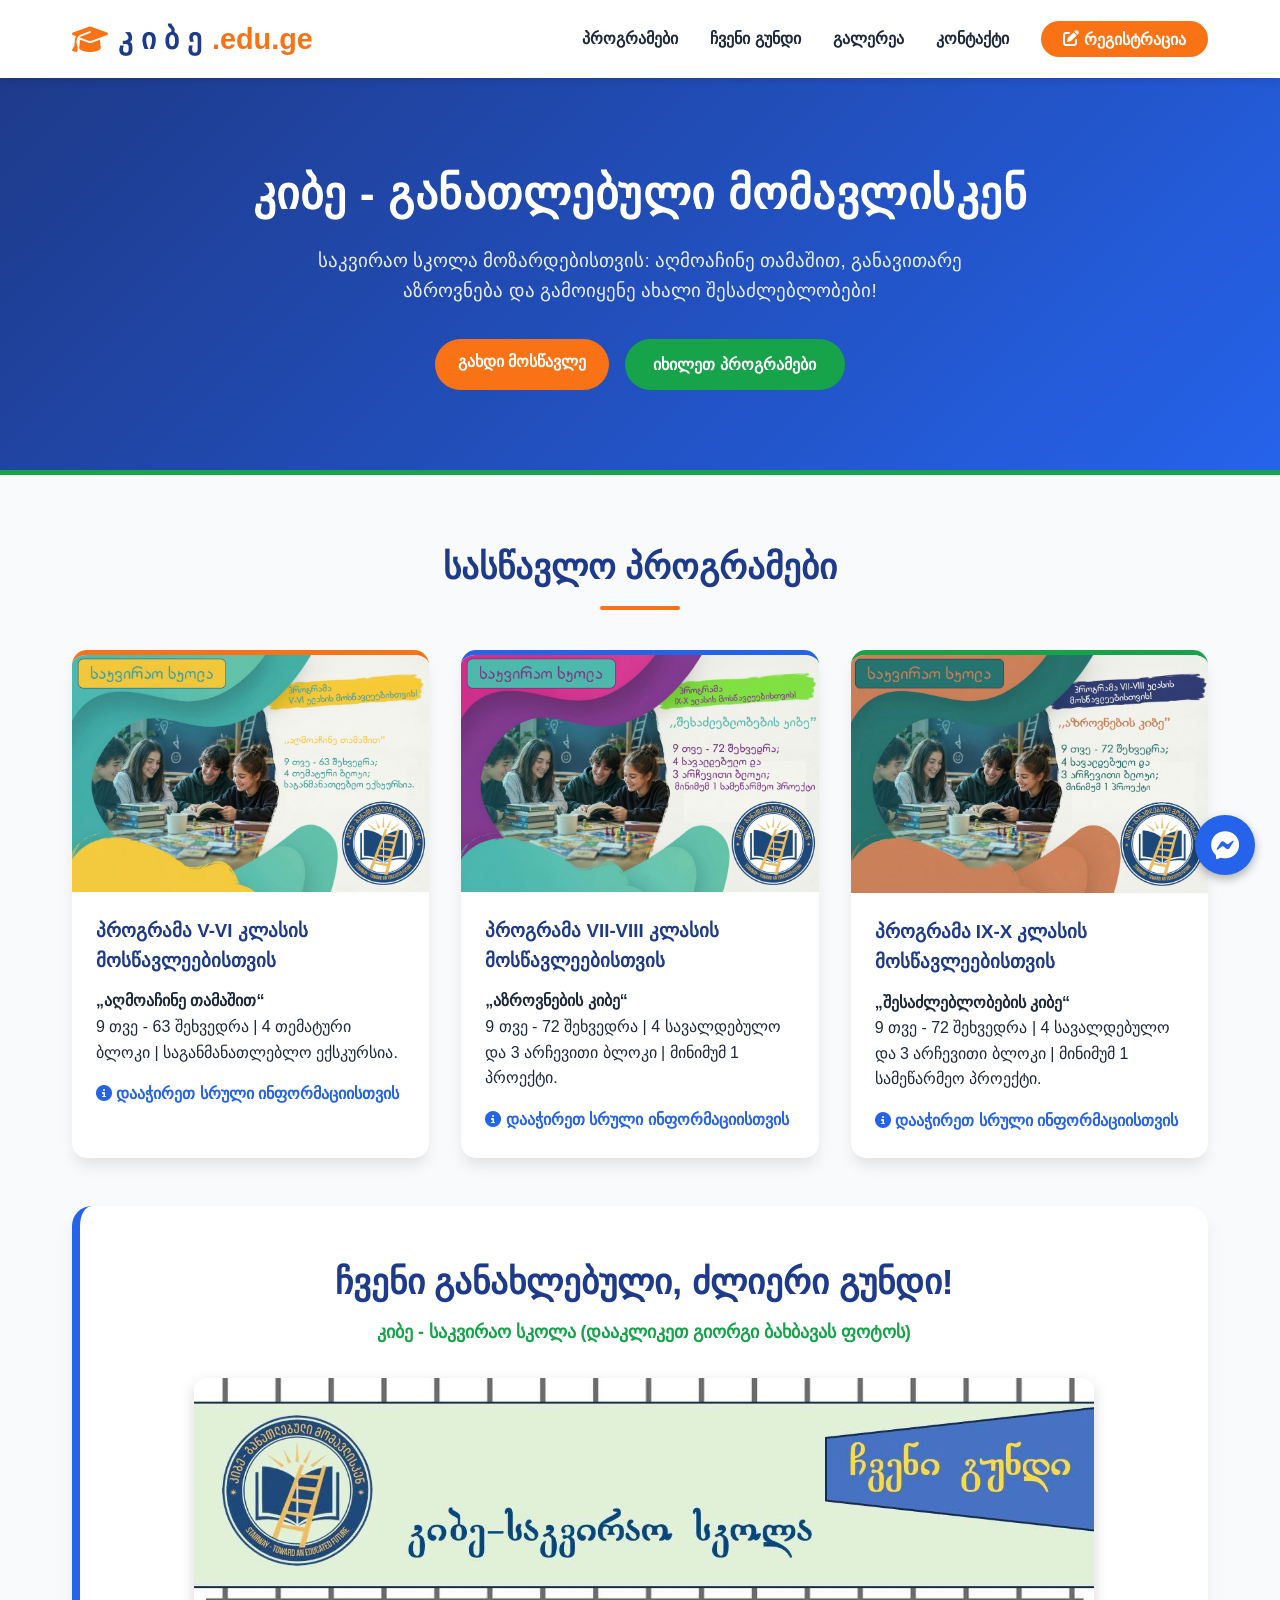
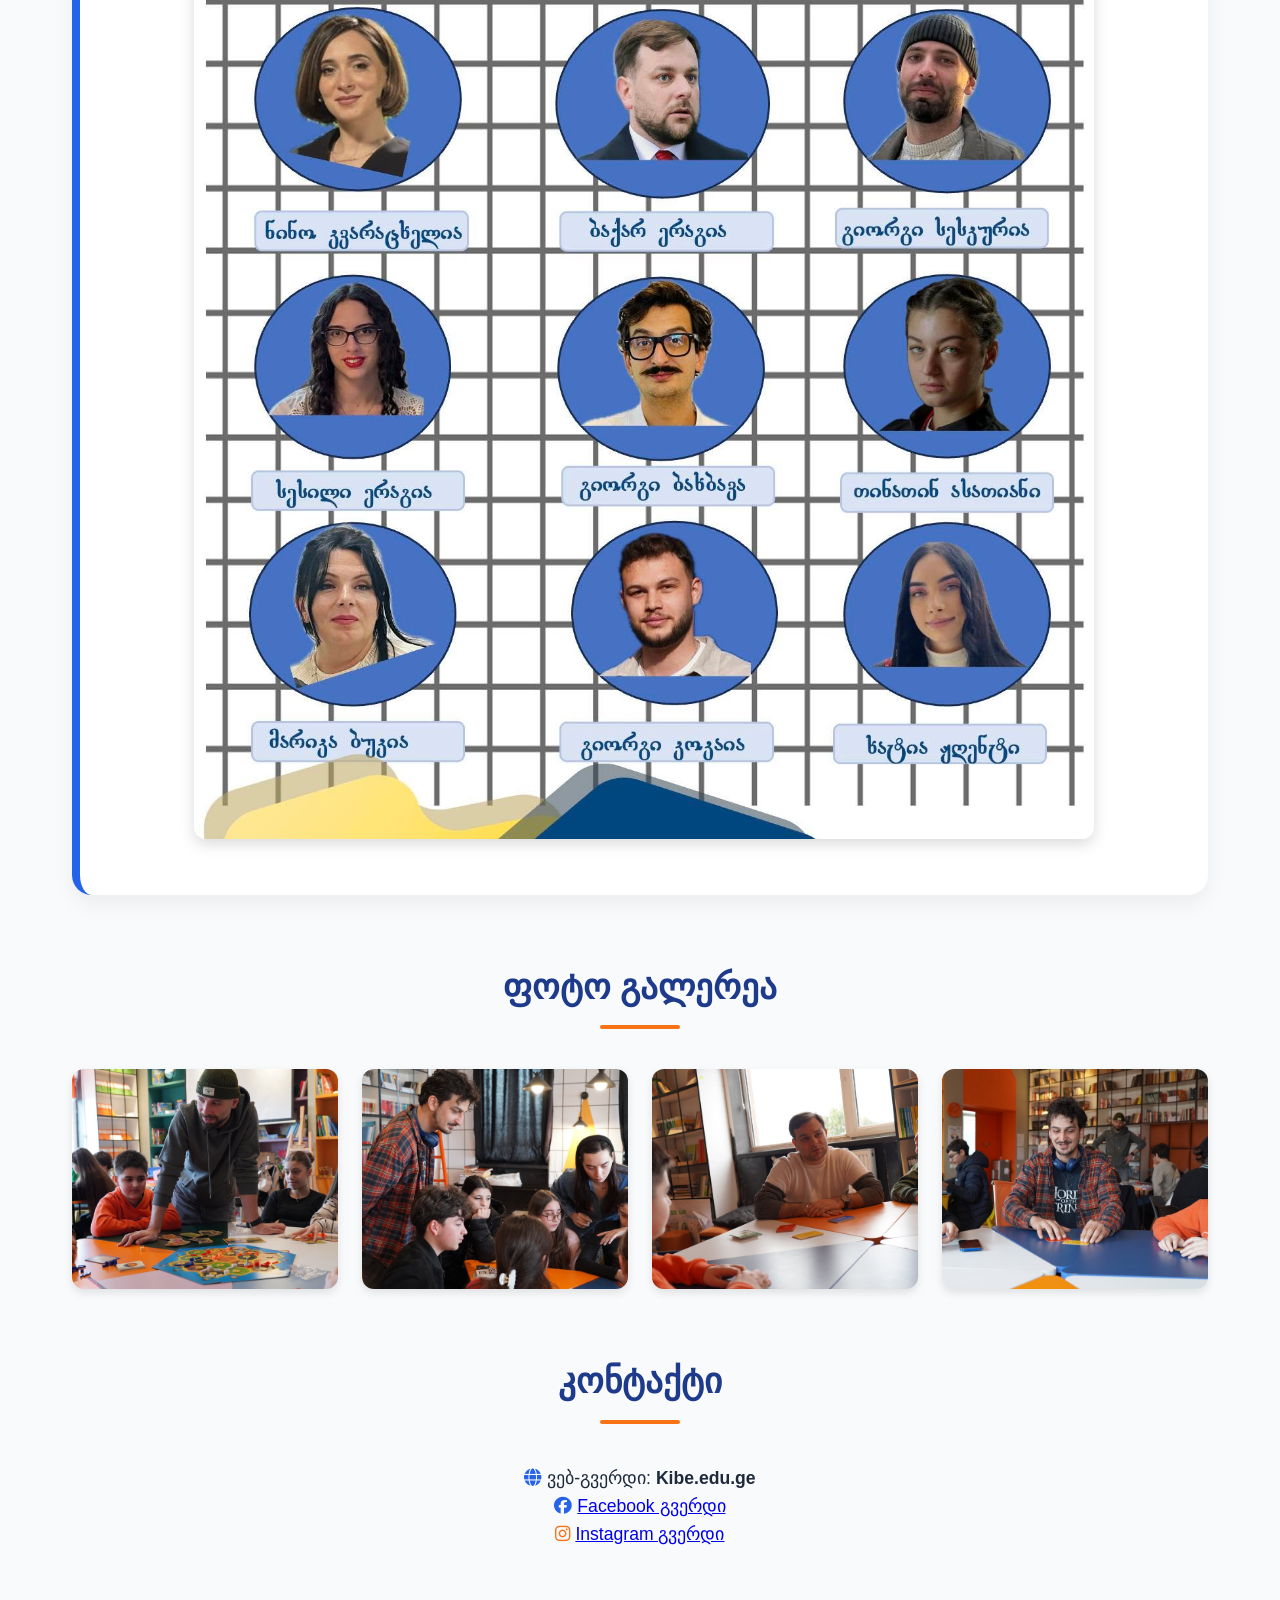
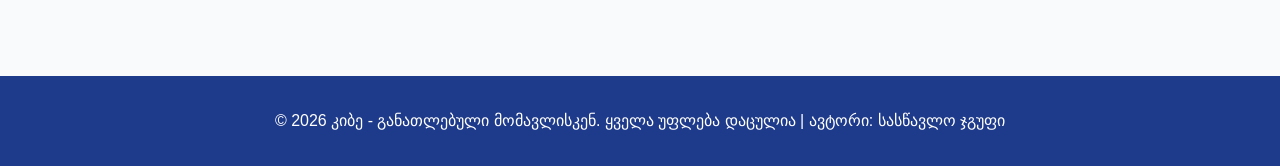
==== index.html @ 1627b8d8 "Add files via upload" ====
<!DOCTYPE html>
<html lang="ka">
<head>
    <meta charset="UTF-8">
    <meta name="viewport" content="width=device-width, initial-scale=1.0">
    <title>კიბე - განათლებული მომავლისკენ | Kibe.edu.ge</title>
    <!-- FontAwesome icons -->
    <link rel="stylesheet" href="https://cdnjs.cloudflare.com/ajax/libs/font-awesome/6.4.0/css/all.min.css">
    <style>
        /* თქვენი 3d_unicode.ttf შრიფტის ჩატვირთვა */
        @font-face {
            font-family: '3D Unicode';
            src: url('3d_unicode.ttf') format('truetype');
            font-weight: normal;
            font-style: normal;
        }

        :root {
            --primary-blue: #1e3a8a;
            --secondary-blue: #2563eb;
            --accent-orange: #f97316;
            --accent-green: #16a34a;
            --light-bg: #f8fafc;
            --dark-text: #1e293b;
            --white: #ffffff;
            /* ახალი შრიფტის ცვლადი */
            --custom-font: '3D Unicode', 'Segoe UI', Tahoma, sans-serif;
        }

        * {
            margin: 0;
            padding: 0;
            box-sizing: border-box;
            font-family: 'Segoe UI', Tahoma, Geneva, Verdana, sans-serif;
        }

        body {
            background-color: var(--light-bg);
            color: var(--dark-text);
            line-height: 1.6;
        }

        /* Header & Navigation */
        header {
            background-color: var(--white);
            box-shadow: 0 4px 6px -1px rgba(0, 0, 0, 0.1);
            position: sticky;
            top: 0;
            z-index: 1000;
        }

        .nav-container {
            max-width: 1200px;
            margin: 0 auto;
            display: flex;
            justify-content: space-between;
            align-items: center;
            padding: 1rem 2rem;
        }

        .logo {
            font-size: 1.8rem;
            font-weight: bold;
            color: var(--primary-blue);
            display: flex;
            align-items: center;
            gap: 10px;
            text-decoration: none;
        }

        .logo span {
            color: var(--accent-orange);
        }

        .nav-links {
            display: flex;
            list-style: none;
            gap: 2rem;
            align-items: center;
        }

        .nav-links a {
            text-decoration: none;
            color: var(--dark-text);
            font-weight: 600;
            transition: color 0.3s;
        }

        .nav-links a:hover {
            color: var(--accent-orange);
        }

        .btn-register {
            background-color: var(--accent-orange);
            color: var(--white) !important;
            padding: 0.6rem 1.4rem;
            border-radius: 50px;
            font-weight: bold;
            transition: background 0.3s, transform 0.2s;
            text-decoration: none;
        }

        .btn-register:hover {
            background-color: #ea580c;
            transform: translateY(-2px);
        }

        /* Hero Section */
        .hero {
            background: linear-gradient(135deg, var(--primary-blue), var(--secondary-blue));
            color: var(--white);
            padding: 5rem 2rem;
            text-align: center;
            border-bottom: 5px solid var(--accent-green);
        }

        /* მთავარ სათაურსა და სექციების სათაურებზე ახალი შრიფტის გამოყენება */
        .hero h1, .section-title {
            font-family: var(--custom-font) !important;
        }

        .hero h1 {
            font-size: 2.8rem;
            margin-bottom: 1rem;
            letter-spacing: 0.5px;
        }

        .hero p {
            font-size: 1.2rem;
            max-width: 700px;
            margin: 0 auto 2rem;
            opacity: 0.9;
        }

        .hero-btns {
            display: flex;
            justify-content: center;
            gap: 1rem;
            flex-wrap: wrap;
        }

        .btn-green {
            background-color: var(--accent-green);
            color: var(--white);
            padding: 0.8rem 1.8rem;
            border-radius: 50px;
            text-decoration: none;
            font-weight: bold;
            transition: background 0.3s;
        }

        .btn-green:hover {
            background-color: #15803d;
        }

        /* Main Layout */
        .container {
            max-width: 1200px;
            margin: 0 auto;
            padding: 4rem 2rem;
        }

        .section-title {
            text-align: center;
            font-size: 2.2rem;
            color: var(--primary-blue);
            margin-bottom: 2.5rem;
            position: relative;
        }

        .section-title::after {
            content: '';
            display: block;
            width: 80px;
            height: 4px;
            background-color: var(--accent-orange);
            margin: 10px auto 0;
            border-radius: 2px;
        }

        /* Programs Grid */
        .programs-grid {
            display: grid;
            grid-template-columns: repeat(auto-fit, minmax(320px, 1fr));
            gap: 2rem;
        }

        .program-card {
            background: var(--white);
            border-radius: 15px;
            overflow: hidden;
            box-shadow: 0 10px 15px -3px rgba(0,0,0,0.1);
            border-top: 5px solid var(--accent-orange);
            transition: transform 0.3s, box-shadow 0.3s;
            cursor: pointer;
        }

        .program-card:nth-child(2) {
            border-top-color: var(--secondary-blue);
        }

        .program-card:nth-child(3) {
            border-top-color: var(--accent-green);
        }

        .program-card:hover {
            transform: translateY(-8px);
            box-shadow: 0 15px 25px rgba(0,0,0,0.15);
        }

        .program-card img {
            width: 100%;
            height: auto;
            display: block;
            transition: opacity 0.3s;
        }

        .program-card:hover img {
            opacity: 0.9;
        }

        .program-content {
            padding: 1.5rem;
        }

        .program-content h3 {
            color: var(--primary-blue);
            margin-bottom: 0.8rem;
            font-family: var(--custom-font);
        }

        .btn-details {
            display: inline-block;
            margin-top: 1rem;
            color: var(--secondary-blue);
            font-weight: bold;
            text-decoration: none;
        }

        .btn-details:hover {
            color: var(--accent-orange);
        }

        /* Team Section */
        .team-section {
            background-color: var(--white);
            border-radius: 20px;
            padding: 3rem 2rem;
            box-shadow: 0 10px 20px rgba(0,0,0,0.05);
            margin-top: 3rem;
            border-left: 8px solid var(--secondary-blue);
        }

        .team-header {
            text-align: center;
            margin-bottom: 2rem;
        }

        .team-header h2 {
            font-size: 2.2rem;
            color: var(--primary-blue);
            margin-bottom: 0.5rem;
            font-family: var(--custom-font);
        }

        .team-header p {
            color: var(--accent-green);
            font-weight: bold;
            font-size: 1.1rem;
        }

        .team-img-container {
            text-align: center;
            max-width: 900px;
            margin: 0 auto;
            position: relative;
        }

        .team-img-container img {
            width: 100%;
            height: auto;
            border-radius: 12px;
            box-shadow: 0 5px 15px rgba(0,0,0,0.15);
        }

        /* Photo Gallery Grid */
        .gallery-grid {
            display: grid;
            grid-template-columns: repeat(auto-fit, minmax(260px, 1fr));
            gap: 1.5rem;
        }

        .gallery-item {
            border-radius: 12px;
            overflow: hidden;
            box-shadow: 0 4px 8px rgba(0,0,0,0.1);
            height: 220px;
            position: relative;
            cursor: pointer;
        }

        .gallery-item img {
            width: 100%;
            height: 100%;
            object-fit: cover;
            transition: transform 0.4s ease;
        }

        .gallery-item img:hover {
            transform: scale(1.08);
        }

        /* Modal Lightbox / Info Window */
        .modal {
            display: none;
            position: fixed;
            z-index: 2000;
            left: 0;
            top: 0;
            width: 100%;
            height: 100%;
            background-color: rgba(0, 0, 0, 0.75);
            justify-content: center;
            align-items: center;
            padding: 20px;
            animation: fadeIn 0.3s ease;
            overflow-y: auto;
        }

        .modal-body {
            background-color: var(--white);
            max-width: 850px;
            width: 100%;
            border-radius: 16px;
            padding: 2.5rem;
            position: relative;
            max-height: 85vh;
            overflow-y: auto;
            box-shadow: 0 10px 30px rgba(0,0,0,0.3);
        }

        .modal-body h2 {
            color: var(--primary-blue);
            margin-bottom: 1rem;
            font-size: 1.8rem;
            border-bottom: 3px solid var(--accent-orange);
            padding-bottom: 0.5rem;
            font-family: var(--custom-font);
        }

        .modal-body h3 {
            color: var(--accent-orange);
            margin-top: 1.5rem;
            margin-bottom: 0.8rem;
        }

        .modal-body ul {
            margin-left: 1.5rem;
            margin-bottom: 1rem;
        }

        .modal-body li {
            margin-bottom: 0.5rem;
        }

        .price-box {
            background-color: var(--light-bg);
            border-left: 5px solid var(--accent-green);
            padding: 1.2rem 1.5rem;
            border-radius: 8px;
            margin-top: 1.5rem;
        }

        .modal-close {
            position: absolute;
            top: 15px;
            right: 20px;
            color: var(--dark-text);
            font-size: 30px;
            font-weight: bold;
            cursor: pointer;
            transition: color 0.2s;
        }

        .modal-close:hover {
            color: var(--accent-orange);
        }

        @keyframes fadeIn {
            from { opacity: 0; }
            to { opacity: 1; }
        }

        /* Floating Messenger Chat Button */
        .floating-chat {
            position: fixed;
            bottom: 25px;
            right: 25px;
            background-color: var(--secondary-blue);
            color: var(--white);
            width: 60px;
            height: 60px;
            border-radius: 50%;
            display: flex;
            justify-content: center;
            align-items: center;
            font-size: 1.8rem;
            box-shadow: 0 4px 10px rgba(0,0,0,0.3);
            text-decoration: none;
            transition: transform 0.3s, background 0.3s;
            z-index: 1000;
        }

        .floating-chat:hover {
            transform: scale(1.1);
            background-color: var(--accent-orange);
        }

        /* Footer */
        footer {
            background-color: var(--primary-blue);
            color: var(--white);
            padding: 2rem;
            text-align: center;
            margin-top: 4rem;
        }

        footer a {
            color: var(--accent-orange);
            text-decoration: none;
        }

        /* Responsive Design */
        @media (max-width: 768px) {
            .nav-container {
                flex-direction: column;
                gap: 1rem;
            }
            .nav-links {
                flex-direction: column;
                gap: 1rem;
            }
            .hero h1 {
                font-size: 2rem;
            }
            .modal-body {
                padding: 1.5rem;
            }
        }
    </style>
</head>
<body>
    
    <!-- Header / Navbar -->
    <header>
        <link rel="icon" type="image/x-icon" href="logo.png">
        
        <div class="nav-container">
            <a href="#" class="logo">
                <i class="fa-solid fa-graduation-cap" style="color: var(--accent-orange);"></i>
                კ ი ბ ე <span>.edu.ge</span>
            </a>
            <ul class="nav-links">
                <li><a href="#programs">პროგრამები</a></li>
                <li><a href="#team">ჩვენი გუნდი</a></li>
                <li><a href="#gallery">გალერეა</a></li>
                <li><a href="#contact">კონტაქტი</a></li>
                <li>
                    <a href="https://docs.google.com/spreadsheets" target="_blank" class="btn-register">
                        <i class="fa-solid fa-pen-to-square"></i> რეგისტრაცია
                    </a>
                </li>
            </ul>
        </div>
    </header>

    <!-- Hero Section -->
    <section class="hero">
        <h1>კიბე - განათლებული მომავლისკენ</h1>
        <p>საკვირაო სკოლა მოზარდებისთვის: აღმოაჩინე თამაშით, განავითარე აზროვნება და გამოიყენე ახალი შესაძლებლობები!</p>
        <div class="hero-btns">
            <a href="https://docs.google.com/spreadsheets" target="_blank" class="btn-register">გახდი მოსწავლე</a>
            <a href="#programs" class="btn-green">იხილეთ პროგრამები</a>
        </div>
    </section>

    <!-- Main Container -->
    <div class="container">

        <!-- Programs Section -->
        <section id="programs">
            <h2 class="section-title">სასწავლო პროგრამები</h2>
            <div class="programs-grid">
                
                <!-- Program 1 (V-VI Class) -->
                <div class="program-card" onclick="openProgramModal('v-vi')">
                    <img src="იმგ2.jpg" alt="V-VI კლასის პროგრამა">
                    <div class="program-content">
                        <h3>პროგრამა V-VI კლასის მოსწავლეებისთვის</h3>
                        <p><strong>„აღმოაჩინე თამაშით“</strong></p>
                        <p>9 თვე - 63 შეხვედრა | 4 თემატური ბლოკი | საგანმანათლებლო ექსკურსია.</p>
                        <span class="btn-details"><i class="fa-solid fa-circle-info"></i> დააჭირეთ სრული ინფორმაციისთვის</span>
                    </div>
                </div>

                <!-- Program 2 (VII-VIII Class) -->
                <div class="program-card" onclick="openProgramModal('vii-viii')">
                    <img src="იმგ1.jpg" alt="VII-VIII კლასის პროგრამა">
                    <div class="program-content">
                        <h3>პროგრამა VII-VIII კლასის მოსწავლეებისთვის</h3>
                        <p><strong>„აზროვნების კიბე“</strong></p>
                        <p>9 თვე - 72 შეხვედრა | 4 სავალდებულო და 3 არჩევითი ბლოკი | მინიმუმ 1 პროექტი.</p>
                        <span class="btn-details"><i class="fa-solid fa-circle-info"></i> დააჭირეთ სრული ინფორმაციისთვის</span>
                    </div>
                </div>

                <!-- Program 3 (IX-X Class) -->
                <div class="program-card" onclick="openProgramModal('ix-x')">
                    <img src="იმგ3.jpg" alt="IX-X კლასის პროგრამა">
                    <div class="program-content">
                        <h3>პროგრამა IX-X კლასის მოსწავლეებისთვის</h3>
                        <p><strong>„შესაძლებლობების კიბე“</strong></p>
                        <p>9 თვე - 72 შეხვედრა | 4 სავალდებულო და 3 არჩევითი ბლოკი | მინიმუმ 1 სამეწარმეო პროექტი.</p>
                        <span class="btn-details"><i class="fa-solid fa-circle-info"></i> დააჭირეთ სრული ინფორმაციისთვის</span>
                    </div>
                </div>

            </div>
        </section>

        <!-- Team Section -->
        <section id="team" class="team-section">
            <div class="team-header">
                <h2>ჩვენი განახლებული, ძლიერი გუნდი!</h2>
                <p>კიბე - საკვირაო სკოლა (დააკლიკეთ გიორგი ბახბავას ფოტოს)</p>
            </div>
            <div class="team-img-container">
                <img id="teamImg" src="825286472_122143641627164611_465900608273606569_n.jpg" usemap="#team-map" alt="ჩვენი განახლებული, ძლიერი გუნდი">
                
                <map name="team-map">
                    <area shape="circle" coords="515,550,110" href="https://www.youtube.com/watch?v=UZw7y0-txpI" target="_blank" alt="გიორგი ბახბავა - YouTube" title="გიორგი ბახბავა - ნახეთ ვიდეო YouTube-ზე">
                </map>
            </div>
        </section>

        <!-- Photo Gallery Section -->
        <section id="gallery" style="margin-top: 4rem;">
            <h2 class="section-title">ფოტო გალერეა</h2>
            <div class="gallery-grid">
                <div class="gallery-item" onclick="openImageModal(this.querySelector('img').src)">
                    <img src="645705189_122117736327164611_6630886140423298927_n.jpg" alt="საკვირაო სკოლის აქტივობა 1">
                </div>
                <div class="gallery-item" onclick="openImageModal(this.querySelector('img').src)">
                    <img src="645708273_122117736417164611_7024713644686777898_n.jpg" alt="საკვირაო სკოლის აქტივობა 2">
                </div>
                <div class="gallery-item" onclick="openImageModal(this.querySelector('img').src)">
                    <img src="645755948_122117736171164611_24960447270885405_n.jpg" alt="საკვირაო სკოლის აქტივობა 3">
                </div>
                <div class="gallery-item" onclick="openImageModal(this.querySelector('img').src)">
                    <img src="645816367_122117736693164611_1701978029062734557_n.jpg" alt="საკვირაო სკოლის აქტივობა 4">
                </div>
            </div>
        </section>

        <!-- Contact Section -->
        <section id="contact" style="margin-top: 4rem;">
            <h2 class="section-title">კონტაქტი</h2>
            <div style="text-align: center; font-size: 1.1rem;">
                <p><i class="fa-solid fa-globe" style="color: var(--secondary-blue);"></i> ვებ-გვერდი: <strong>Kibe.edu.ge</strong></p>
                <p><i class="fa-brands fa-facebook" style="color: var(--secondary-blue);"></i> <a href="https://www.facebook.com/p/%E1%83%99%E1%83%98%E1%83%91%E1%83%98%E1%83%94-%E1%83%92%E1%83%90%E1%83%9C%E1%83%90%E1%83%97%E1%83%9A%E1%83%94%E1%83%91%E1%83%A3%E1%83%9A%E1%83%98-%E1%83%9B%E1%83%9D%E1%83%9B%E1%83%90%E1%83%95%E1%83%9A%E1%83%98%E1%83%A1%E1%83%99%E1%83%94%E1%83%9C-Stairway-to-Educated-Future-61584938332508/" target="_blank">Facebook გვერდი</a></p>
                <p><i class="fa-brands fa-instagram" style="color: var(--accent-orange);"></i> <a href="https://www.instagram.com/kibe.education/" target="_blank">Instagram გვერდი</a></p>
            </div>
        </section>

    </div>

    <!-- Modal for Program Details -->
    <div id="programModal" class="modal">
        <div class="modal-body">
            <span class="modal-close" onclick="closeModal('programModal')">&times;</span>
            <div id="programModalContent"></div>
        </div>
    </div>

    <!-- Modal for Gallery Lightbox -->
    <div id="imageModal" class="modal">
        <span class="modal-close" style="color:#fff;" onclick="closeModal('imageModal')">&times;</span>
        <img id="modalImg" style="max-width:90%; max-height:90vh; border-radius:8px; object-fit:contain;">
    </div>

    <!-- Floating Messenger Chat Button -->
    <a href="https://m.me/61584938332508" target="_blank" class="floating-chat" title="მოგვწერეთ მესენჯერში">
        <i class="fa-brands fa-facebook-messenger"></i>
    </a>

    <!-- Footer -->
    <footer>
        <p>&copy; 2026 კიბე - განათლებული მომავლისკენ. ყველა უფლება დაცულია | ავტორი: სასწავლო ჯგუფი</p>
    </footer>

    <!-- JavaScript -->
    <script>
        const programDetails = {
            'v-vi': `
                <h2>V-VI კლასის პროგრამა - „კიბე - განათლებული მომავლისკენ“</h2>
                <p>V-VI კლასების მოსწავლეებს სთავაზობს საგანმანათლებლო პროგრამას, რომელიც ბავშვის განვითარებას მხოლოდ აკადემიურ ცოდნაზე არ ამყარებს.</p>
                <p>ამ ასაკში განსაკუთრებით მნიშვნელოვანია ბავშვის ინტერესების გაღვივება, საკუთარი აზრის თავისუფლად გამოხატვა, მოსმენა, მსჯელობა, კომუნიკაცია და სხვებთან თანამშრომლობა.</p>
                <p>სწორედ ამიტომ, „კიბეს საკვირაო სკოლაში“ სწავლა ხდება კითხვით, დისკუსიით, თამაშით, ხელოვნებითა და პრაქტიკული გამოცდილებით.</p>
                
                <h3>რას მოიცავს პროგრამა?</h3>
                <ul>
                    <li><strong>მხატვრული ლიტერატურის კითხვა და განხილვა:</strong> ბავშვები წინასწარ მიიღებენ ასაკის შესაბამის მხატვრულ ნაწარმოებს, რომელსაც დამოუკიდებლად წაიკითხავენ, ხოლო შეხვედრაზე ერთად განიხილავენ.</li>
                    <li><strong>ფილმებისა და სპექტაკლების ჩვენება და განხილვა:</strong> პროგრამის ფარგლებში ბავშვები გაეცნობიან საინტერესო ფილმებსა და სპექტაკლებს, რასაც მოჰყვება სიღრმისეული მსჯელობა.</li>
                    <li><strong>ინტელექტუალური ვიქტორინები და სამაგიდო თამაშები:</strong> ლოგიკური და კრიტიკული აზროვნების, ყურადღებისა და გუნდური მუშაობის განვითარება.</li>
                    <li><strong>მეტყველებისა და საჯარო საუბრის წრე:</strong> სწორი და გამართული მეტყველება, აზრის ჩამოყალიბება და აუდიტორიის წინაშე გამოსვლა.</li>
                    <li><strong>საგანმანათლებლო ექსკურსია:</strong> 1 საგანმანათლებლო ექსკურსია მიღებული ცოდნის რეალობასთან დასაკავშირებლად.</li>
                </ul>

                <div class="price-box">
                    <p><strong>პროგრამის საფასური:</strong> 120 ლარი თვეში</p>
                    <p><strong>სრული კურსი:</strong> 9 თვე - 63 შეხვედრა</p>
                    <p style="margin-top:0.5rem;"><strong>ფასდაკლებები:</strong></p>
                    <ul>
                        <li>სრული 9-თვიანი კურსის საფასურის ერთიანად გადახდისას - <strong>20% ფასდაკლება</strong>;</li>
                        <li>დედმამიშვილების მონაწილეობისას - <strong>30% ფასდაკლება</strong>.</li>
                    </ul>
                </div>

                <div style="text-align: center; margin-top: 1.5rem;">
                    <a href="https://docs.google.com/spreadsheets" target="_blank" class="btn-register" style="padding: 0.8rem 2rem; display: inline-block;">
                        <i class="fa-solid fa-pen-to-square"></i> რეგისტრაცია V-VI კლასის პროგრამაზე
                    </a>
                </div>
            `,
            'vii-viii': `
                <h2>VII-VIII კლასის პროგრამა - „კიბე - განათლებული მომავლისკენ“</h2>
                <p>VII-VIII კლასების მოსწავლეებს სთავაზობს პროგრამას, რომელიც ავითარებს დამოუკიდებელ აზროვნებას, მსჯელობის, კომუნიკაციის, გუნდური მუშაობისა და საკუთარი იდეების რეალიზების უნარებს.</p>
                
                <h3>სავალდებულო ძირითადი ბლოკი:</h3>
                <ul>
                    <li><strong>წიგნის კითხვა და განხილვა:</strong> ყოველთვიური საკითხავი წიგნი და დისკუსია.</li>
                    <li><strong>ფილმისა და სპექტაკლის ჩვენება - განხილვა:</strong> კინო/თეატრის ანალიზი და მსჯელობა.</li>
                    <li><strong>ინტელექტუალური და სამაგიდო თამაშები:</strong> „რა? სად? როდის?“, „ბრეინ-რინგი“, „ერუდიტი“, „ჯეპარდი“ და სამაგიდო თამაშები.</li>
                    <li><strong>დებატების სკოლა:</strong> არგუმენტაცია, კრიტიკული აზროვნება და წლის ბოლოს გუნდური დებატები.</li>
                    <li><strong>სალონური საუბრები:</strong> 2 შეხვედრა მოწვეულ ცნობილ ადამიანებთან.</li>
                </ul>

                <h3>არჩევითი მიმართულებები:</h3>
                <ul>
                    <li><strong>ონლაინ-მედიის კურსი:</strong> კონტენტი Facebook, YouTube და TikTok-ისთვის (სცენარი, ოპერატორობა, მონტაჟი).</li>
                    <li><strong>პროგრამირება და ხელოვნური ინტელექტის გამოყენება:</strong> პროგრამირების საფუძვლები და AI ინსტრუმენტები.</li>
                    <li><strong>გრაფიკული დიზაინი:</strong> ვიზუალური კომუნიკაცია და კრეატიული იდეები.</li>
                </ul>

                <div class="price-box">
                    <p><strong>ძირითადი სავალდებულო პროგრამა:</strong> 120 ლარი თვეში</p>
                    <p><strong>არჩევითი კურსი:</strong> 30 ლარი თვეში თითო მიმართულება</p>
                    <p style="margin-top:0.5rem;"><strong>ფასდაკლებები:</strong></p>
                    <ul>
                        <li>სრული 9-თვიანი კურსის ერთიანად გადახდისას - <strong>20% ფასდაკლება</strong>;</li>
                        <li>დედმამიშვილების მონაწილეობისას - <strong>30% ფასდაკლება</strong>.</li>
                    </ul>
                </div>

                <div style="text-align: center; margin-top: 1.5rem;">
                    <a href="https://docs.google.com/spreadsheets" target="_blank" class="btn-register" style="padding: 0.8rem 2rem; display: inline-block;">
                        <i class="fa-solid fa-pen-to-square"></i> რეგისტრაცია VII-VIII კლასის პროგრამაზე
                    </a>
                </div>
            `,
            'ix-x': `
                <h2>IX-X კლასის პროგრამა - „კიბე - განათლებული მომავლისკენ“</h2>
                <p>IX-X კლასების მოსწავლეებს სთავაზობს პროგრამას, რომელიც ეხმარება მათ საკუთარი ინტერესების, შესაძლებლობებისა და მომავლის უკეთ გააზრებაში.</p>
                
                <h3>სავალდებულო ძირითადი ბლოკი:</h3>
                <ul>
                    <li><strong>წიგნის კითხვა და განხილვა:</strong> თვეში ერთი წიგნი - ერთი დიდი საუბარი.</li>
                    <li><strong>ფილმისა და სპექტაკლის ჩვენება - განხილვა:</strong> სიუჟეტის, მოტივებისა და რეჟისორული გადაწყვეტების ანალიზი.</li>
                    <li><strong>ინტელექტკლუბი და სამაგიდო თამაშები:</strong> „რა? სად? როდის?“, „ჯეპარდი“, კატანი, რისკი, დიქსითი.</li>
                    <li><strong>პროფესიული ორიენტაცია და მეწარმეობის საფუძვლები:</strong> ბიზნესიდეა, პროდუქტი, ბრენდი, მარკეტინგი და მცირე პროექტები.</li>
                    <li><strong>სალონური საუბრები:</strong> შეხვედრები მოწვეულ სტუმრებთან.</li>
                </ul>

                <h3>არჩევითი მიმართულებები:</h3>
                <ul>
                    <li><strong>ონლაინ-მედიის კურსი:</strong> კონტენტის შექმნა Facebook, YouTube და TikTok პლატფორმებისთვის.</li>
                    <li><strong>პროგრამირება და ხელოვნური ინტელექტის გამოყენება:</strong> AI-ს პრაქტიკული გამოყენება და მარტივი საიტების შექმნა.</li>
                    <li><strong>გრაფიკული დიზაინი:</strong> ვიზუალური კომუნიკაციის პრინციპები.</li>
                </ul>

                <div class="price-box">
                    <p><strong>ძირითადი სავალდებულო პროგრამა:</strong> 120 ლარი თვეში</p>
                    <p><strong>არჩევითი კურსი:</strong> 30 ლარი თვეში თითო მიმართულება</p>
                    <p style="margin-top:0.5rem;"><strong>ფასდაკლებები:</strong></p>
                    <ul>
                        <li>სრული 9-თვიანი კურსის ერთიანად გადახდისას - <strong>20% ფასდაკლება</strong>;</li>
                        <li>დედმამიშვილების მონაწილეობისას - <strong>30% ფასდაკლება</strong>.</li>
                    </ul>
                </div>

                <div style="text-align: center; margin-top: 1.5rem;">
                    <a href="https://docs.google.com/spreadsheets" target="_blank" class="btn-register" style="padding: 0.8rem 2rem; display: inline-block;">
                        <i class="fa-solid fa-pen-to-square"></i> რეგისტრაცია IX-X კლასის პროგრამაზე
                    </a>
                </div>
            `
        };

        function openProgramModal(type) {
            const modal = document.getElementById("programModal");
            const content = document.getElementById("programModalContent");
            content.innerHTML = programDetails[type] || "<p>ინფორმაცია მალე დაემატება.</p>";
            modal.style.display = "flex";
        }

        function openImageModal(src) {
            const modal = document.getElementById("imageModal");
            const modalImg = document.getElementById("modalImg");
            modalImg.src = src;
            modal.style.display = "flex";
        }

        function closeModal(id) {
            document.getElementById(id).style.display = "none";
        }

        window.onclick = function(event) {
            if (event.target.classList.contains('modal')) {
                event.target.style.display = "none";
            }
        };

        function resizeMap() {
            const img = document.getElementById('teamImg');
            const area = document.querySelector('map[name="team-map"] area');
            if (!img || !area) return;

            const origWidth = 1000;
            const currentWidth = img.clientWidth || img.offsetWidth;

            if (currentWidth > 0) {
                const scale = currentWidth / origWidth;
                const origX = 500;
                const origY = 530;
                const origRadius = 110;

                const newX = Math.round(origX * scale);
                const newY = Math.round(origY * scale);
                const newRadius = Math.round(origRadius * scale);

                area.coords = `${newX},${newY},${newRadius}`;
            }
        }

        window.addEventListener('load', resizeMap);
        window.addEventListener('resize', resizeMap);
    </script>

</body>
</html>
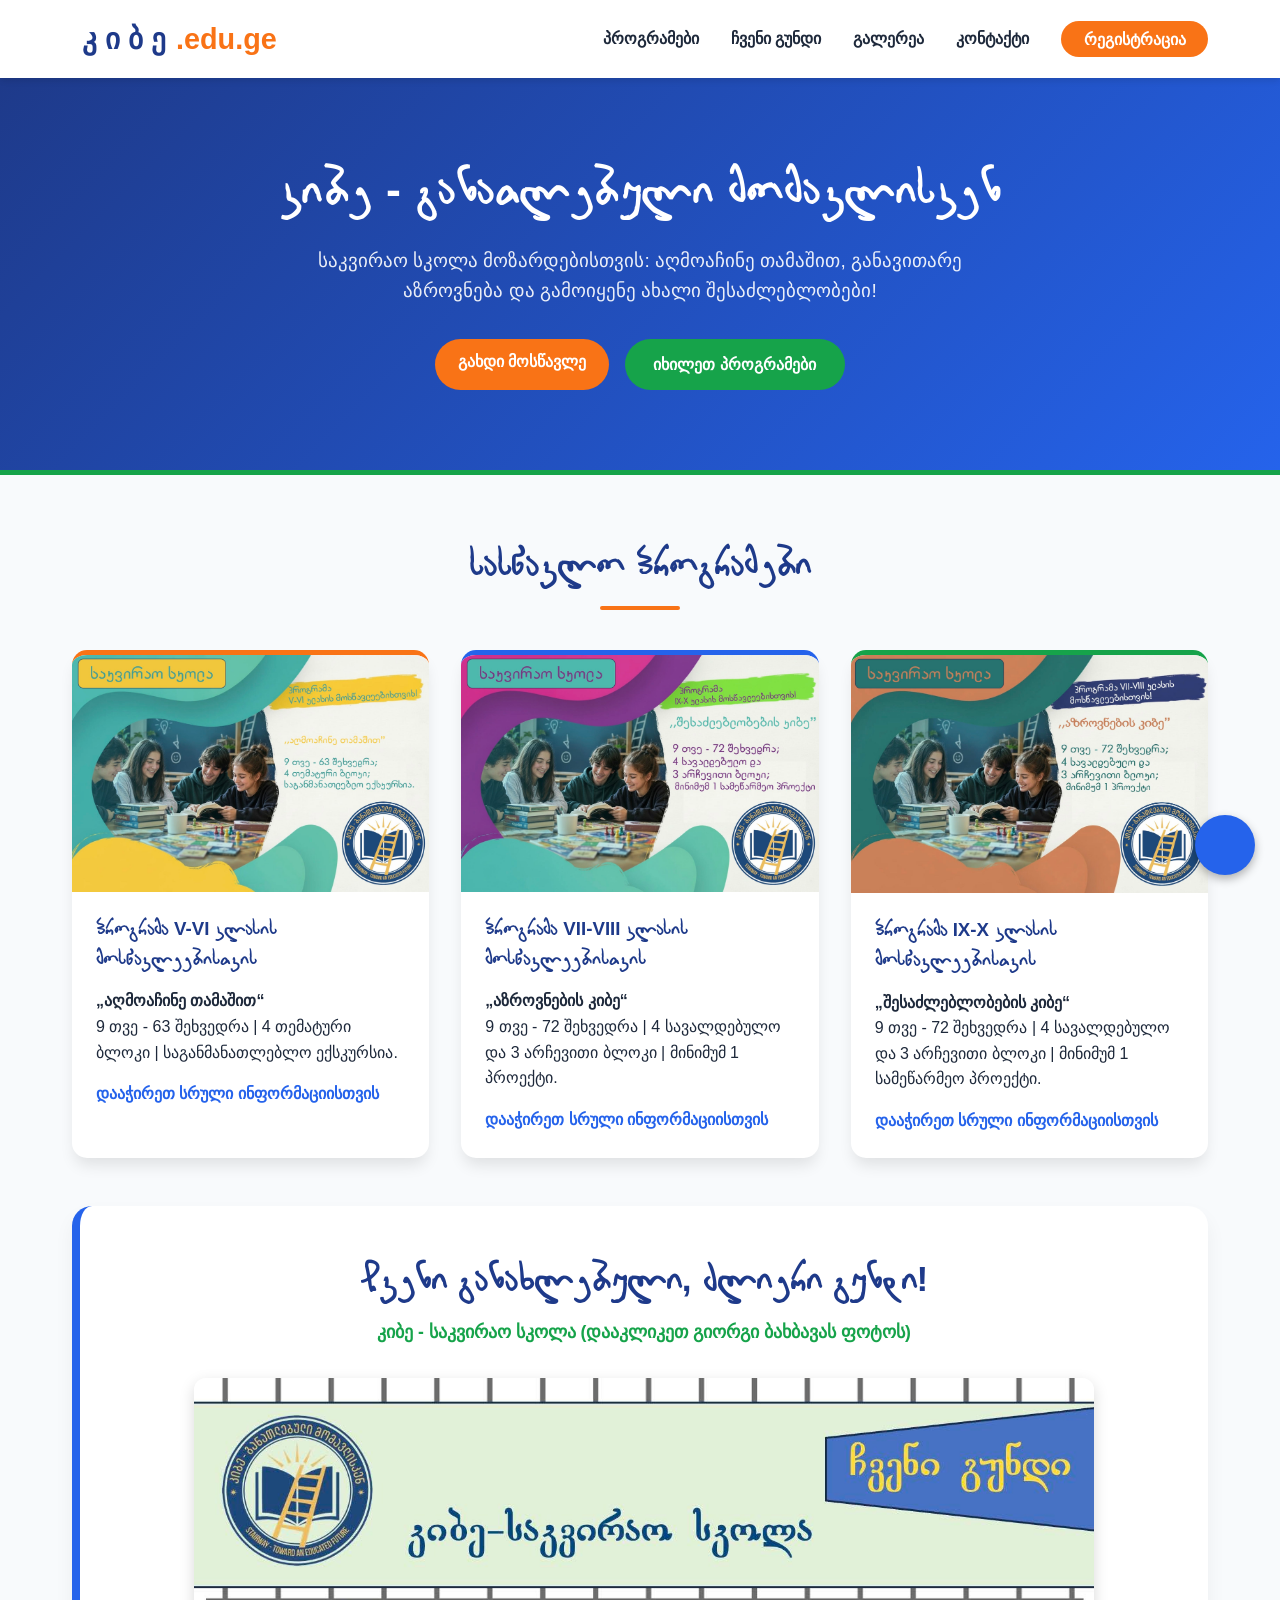
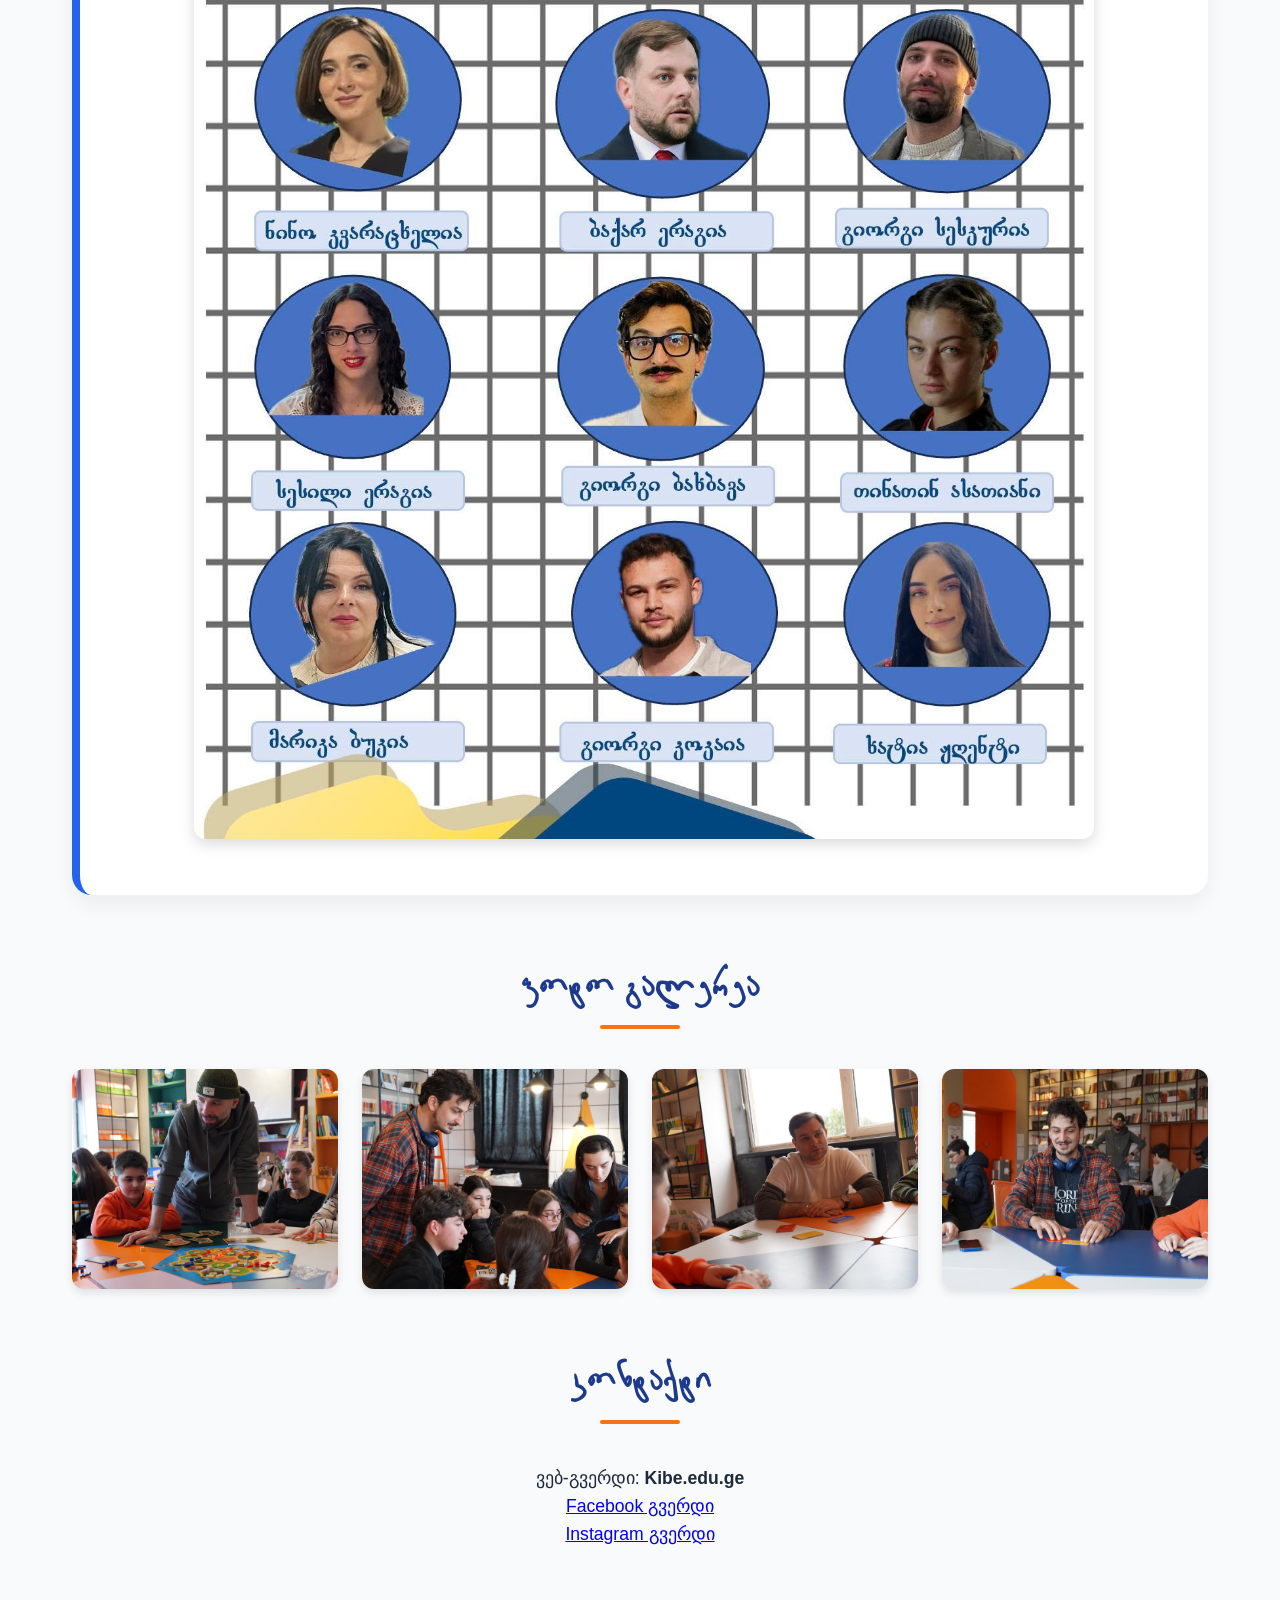
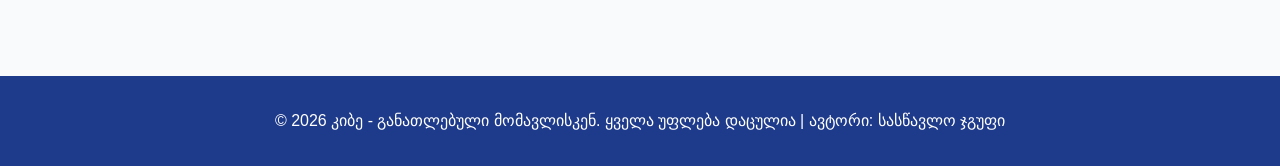
==== commit 36d19864: "Add files via upload" ====
--- a/index.html
+++ b/index.html
@@ -3,9 +3,10 @@
 <head>
     <meta charset="UTF-8">
     <meta name="viewport" content="width=device-width, initial-scale=1.0">
+   <link rel="stylesheet" href="font.css" >
     <title>კიბე - განათლებული მომავლისკენ | Kibe.edu.ge</title>
     <!-- FontAwesome icons -->
-    <link rel="stylesheet" href="https://cdnjs.cloudflare.com/ajax/libs/font-awesome/6.4.0/css/all.min.css">
+    <link rel="stylesheet" href="font.css">
     <style>
         /* თქვენი 3d_unicode.ttf შრიფტის ჩატვირთვა */
         @font-face {
@@ -476,7 +477,7 @@
 
     <!-- Hero Section -->
     <section class="hero">
-        <h1>კიბე - განათლებული მომავლისკენ</h1>
+        <h1 class="site-header-title">კიბე - განათლებული მომავლისკენ</h1>
         <p>საკვირაო სკოლა მოზარდებისთვის: აღმოაჩინე თამაშით, განავითარე აზროვნება და გამოიყენე ახალი შესაძლებლობები!</p>
         <div class="hero-btns">
             <a href="https://docs.google.com/spreadsheets" target="_blank" class="btn-register">გახდი მოსწავლე</a>
--- a/font.css
+++ b/font.css
@@ -0,0 +1,14 @@
+/* 1. ფონტის იმპორტი და დასახელება */
+@font-face {
+  font-family: '3DUnicode';
+  src: url('fonts/3d_unicode.ttf') format('truetype');
+  font-weight: normal;
+  font-style: normal;
+}
+
+/* 2. ფონტის გამოყენება საიტის სათაურზე */
+.site-header-title, 
+.header h1, 
+.logo-text {
+  font-family: '3d_unicode.ttf', sans-serif !important;
+}
--- a/font.css
+++ b/font.css
@@ -0,0 +1,14 @@
+/* 1. ფონტის იმპორტი და დასახელება */
+@font-face {
+  font-family: '3DUnicode';
+  src: url('fonts/3d_unicode.ttf') format('truetype');
+  font-weight: normal;
+  font-style: normal;
+}
+
+/* 2. ფონტის გამოყენება საიტის სათაურზე */
+.site-header-title, 
+.header h1, 
+.logo-text {
+  font-family: '3d_unicode.ttf', sans-serif !important;
+}
